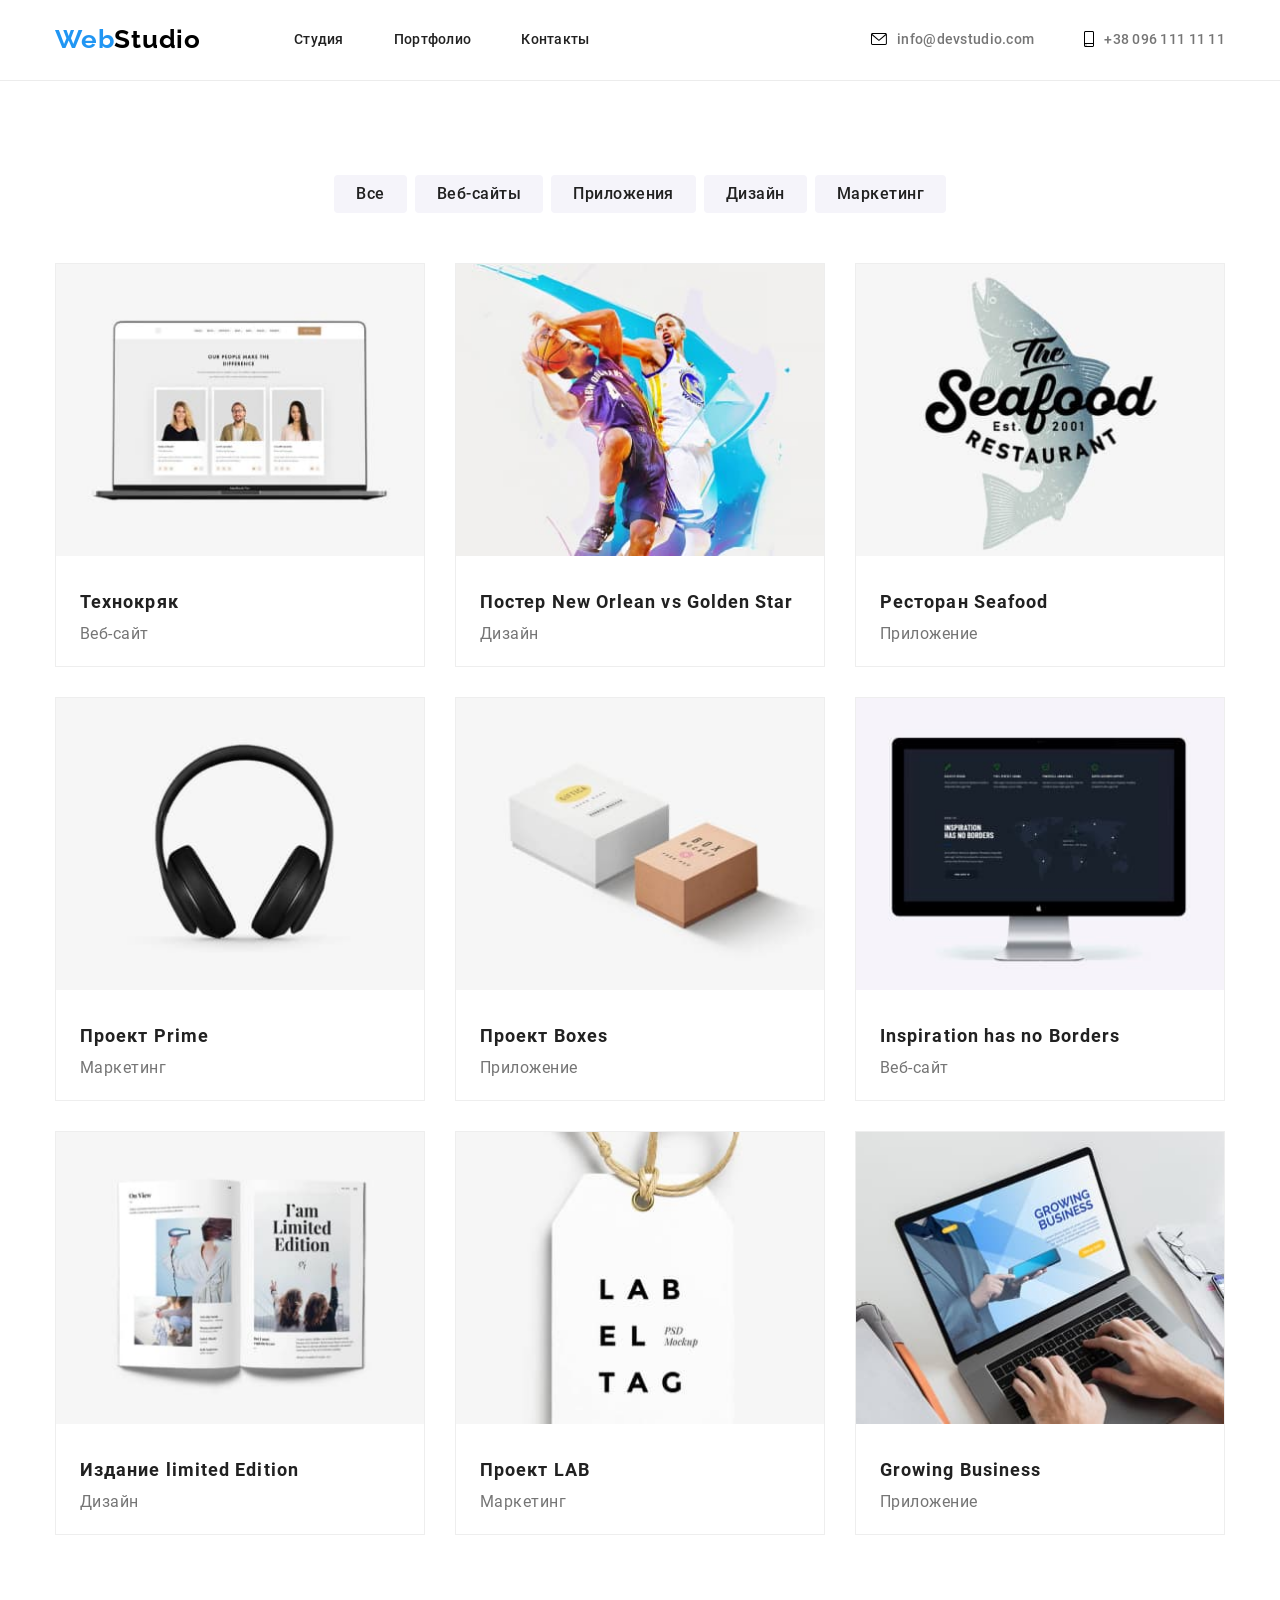
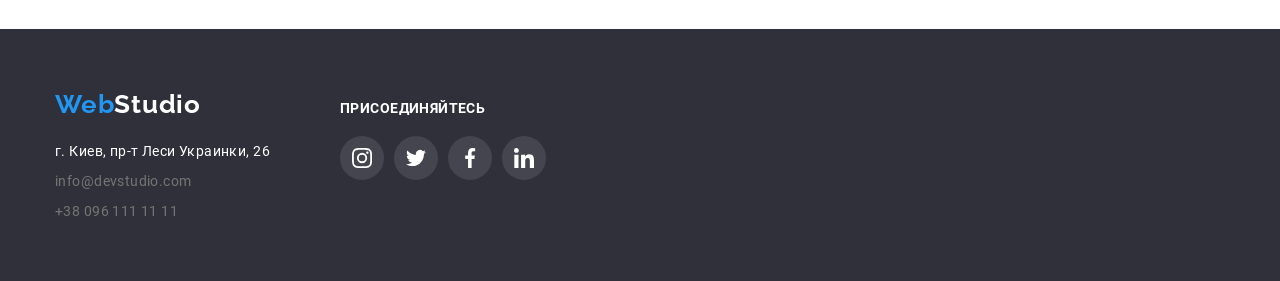
==== portfolio.html @ e5d59610 "создан репозиторий 5" ====
<!DOCTYPE html>
<html lang="ru">
<head>
    <meta charset="UTF-8">
    <meta name="viewport" content="width=device-width, initial-scale=1.0">
    <title>Портфолио</title>
    <link href="https://fonts.googleapis.com/css2?family=Raleway:wght@700&display=swap" rel="stylesheet">
    <link rel="stylesheet" href="https://cdnjs.cloudflare.com/ajax/libs/modern-normalize/1.0.0/modern-normalize.min.css" />
    <link rel="stylesheet" href="./css/styles.css">
</head>

<body>
<!-- шапка сайта -->

<header class="page-header">
    <div class="container header-container">
        <nav class="navigation">
            <a href="./index.html" class="logo"> Web<span class="logo-studio">Studio</span></a>
        
            <ul class="list site-nav">
                <li class="item"><a href="./index.html" class="link">Студия</a></li>
                <li class="item"><a href="./portfolio.html" class="link">Портфолио</a></li>
                <li class="item"><a href="#contacts" class="link">Контакты</a></li>
            </ul>
        </nav>
        
        <ul class="list auth-nav">
            <li class="item"><a href="mailto:info@devstudio.com" class="link link-mail">
                    <svg class="email-icon">
                        <use href="../images/icons/sprite.svg#icon-envelope"></use>
                    </svg>
                    info@devstudio.com</a></li>
            <li class="item"><a href="tel:+380961111111" class="link link-tell">
                    <svg class="tell-icon">
                        <use href="../images/icons/sprite.svg#icon-smartphone"></use>
                    </svg>
                    +38 096 111 11 11</a></li>
        </ul>        
    </div>
        
</header>

<main>
    <div class="progect-container">
        <div class="filtr">
            <ul class="list nav-progect">
                <li class="item"><button class="btn-filtr" type="button">Все</button></li>
                <li class="item"><button class="btn-filtr" type="button">Веб-сайты</button></li>
                <li class="item"><button class="btn-filtr" type="button">Приложения</button></li>
                <li class="item"><button class="btn-filtr" type="button">Дизайн</button></li>
                <li class="item"><button class="btn-filtr" type="button">Маркетинг</button></li>
            </ul>
        </div>
        
        <section>
            <h1 class="visually-hidden">Проекты</h1>
            <ul class="list progect-set">
                <li class="progect-item">
                    <a href="" class="link">
                        <img src="./images/portfolio/tehnokrak.jpg" alt="Технокряк" width="370">
                        <h2 class="projects">Технокряк</h2>
                        <p class="progect-position">Веб-сайт</p>
                    </a>
        
                </li>
                <li class="progect-item">
                    <a href="" class="link">
                        <img src="./images/portfolio/poster.jpg" alt="Постер" width="370">
                        <h2 class="projects">Постер New Orlean vs Golden Star</h2>
                        <p class="progect-position">Дизайн</p>
                    </a>
        
                </li>
                <li class="progect-item">
                    <a href="" class="link">
                        <img src="./images/portfolio/restoran.jpg" alt="Ресторан" width="370">
                        <h2 class="projects">Ресторан Seafood</h2>
                        <p class="progect-position">Приложение</p>
                    </a>
        
                </li>
                <li class="progect-item">
                    <a href="" class="link">
                        <img src="./images/portfolio/prime.jpg" alt="Проект Прайм" width="370">
                        <h2 class="projects">Проект Prime</h2>
                        <p class="progect-position">Маркетинг</p>
                    </a>
        
                </li>
                <li class="progect-item">
                    <a href="" class="link">
                        <img src="./images/portfolio/boxes.jpg" alt="проект боксес" width="370">
                        <h2 class="projects">Проект Boxes</h2>
                        <p class="progect-position">Приложение</p>
                    </a>
        
                </li>
                <li class="progect-item">
                    <a href="" class="link">
                        <img src="./images/portfolio/inspiration.jpg" alt="Инсперейшн" width="370">
                        <h2 class="projects">Inspiration has no Borders</h2>
                        <p class="progect-position">Веб-сайт</p>
                    </a>
        
                </li>
                <li class="progect-item">
                    <a href="" class="link">
                        <img src="./images/portfolio/izdanie.jpg" alt="Издание" width="370">
                        <h2 class="projects">Издание limited Edition</h2>
                        <p class="progect-position">Дизайн</p>
                    </a>
        
                </li>
                <li class="progect-item">
                    <a href="" class="link">
                        <img src="./images/portfolio/lab.jpg" alt="Проект Лаб" width="370" >
                        <h2 class="projects">Проект LAB</h2>
                        <p class="progect-position">Маркетинг</p>
                    </a>
        
                </li>
                <li class="progect-item">
                    <a href="" class="link">
                        <img src="./images/portfolio/business.jpg" alt="Растущий бизнес" width="370">
                        <h2 class="projects">Growing Business</h2>
                        <p class="progect-position">Приложение</p>
                    </a>
        
                </li>
            </ul>
        
        
        </section>

    </div>
    
</main>

<!--подвал страницы-->
<footer class="dark-bg"><div class="container">
    <div class="container-footer">
        <div>
            <a href="./index.html" class="logo"> Web<span class="logofooter-studio">Studio</span></a>
            <address id="contacts">
                <ul class="list addres">
                    <li class="addres-item"><a href="https://goo.gl/maps/w4ZzttCR3XMQxua66" class="link addres-style"
                            target="_blank" rel="noopener noreferer">г.
                            Киев, пр-т Леси Украинки, 26</a></li>
                    <li class="addres-item"><a href="mailto:info@devstudio.com"
                            class="link addres-contact">info@devstudio.com</a></li>
                    <li class="addres-item"><a href="tel:+380961111111" class="link addres-contact">+38 096 111 11
                            11</a></li>
                </ul>
            </address>
        </div>
        <div class="footer-social">
            <h3 class="details-title">Присоединяйтесь</h3>
            <ul class="list social-icons">
                <li class="social-icons-item">
                    <a class="social-icons-linkfooter" href="https://instagram.com/" target="_blank"
                        rel="noopener noreferer" aria-label="Instagram">
                        <svg class="social-icon-footer">
                            <use href="../images/icons/sprite.svg#icon-instagram"></use>
                        </svg>
                    </a>
                </li>
                <li class="social-icons-item">
                    <a class="social-icons-linkfooter" href="https://twitter.com/" target="_blank"
                        rel="noopener noreferer" aria-label="Instagram">
                        <svg class="social-icon-footer">
                            <use href="../images/icons/sprite.svg#icon-twitter"></use>
                        </svg>
                    </a>
                </li>
                <li class="social-icons-item">
                    <a class="social-icons-linkfooter" href="https://facebook.com/" target="_blank"
                        rel="noopener noreferer" aria-label="Instagram">
                        <svg class="social-icon-footer">
                            <use href="../images/icons/sprite.svg#icon-facebook"></use>
                        </svg>
                    </a>
                </li>
                <li class="social-icons-item">
                    <a class="social-icons-linkfooter" href="https://linkedin.com/" target="_blank"
                        rel="noopener noreferer" aria-label="Instagram">
                        <svg class="social-icon-footer">
                            <use href="../images/icons/sprite.svg#icon-linkedin"></use>
                        </svg>
                    </a>
                </li>
            </ul>

        </div>
    </div>
</div>
</footer>

</body>
</html>
---- css/styles.css ----
/* roboto-regular - latin_cyrillic */
@font-face {
  font-family: "Roboto";
  font-style: normal;
  font-weight: 400;
  src: url("../fonts/roboto/roboto-v20-latin_cyrillic-regular.eot"); /* IE9 Compat Modes */
  src: local("Roboto"), local("Roboto-Regular"),
    url("../fonts/roboto/roboto-v20-latin_cyrillic-regular.eot?#iefix")
      format("embedded-opentype"),
    /* IE6-IE8 */ url("../fonts/roboto/roboto-v20-latin_cyrillic-regular.woff2")
      format("woff2"),
    /* Super Modern Browsers */
      url("../fonts/roboto/roboto-v20-latin_cyrillic-regular.woff")
      format("woff"),
    /* Modern Browsers */
      url("../fonts/roboto/roboto-v20-latin_cyrillic-regular.ttf")
      format("truetype"),
    /* Safari, Android, iOS */
      url("../fonts/roboto/roboto-v20-latin_cyrillic-regular.svg#Roboto")
      format("svg"); /* Legacy iOS */
}
/* roboto-500 - latin_cyrillic */
@font-face {
  font-family: "Roboto";
  font-style: normal;
  font-weight: 500;
  src: url("../fonts/roboto/roboto-v20-latin_cyrillic-500.eot");
  src: local("Roboto Medium"), local("Roboto-Medium"),
    url("../fonts/roboto/roboto-v20-latin_cyrillic-500.eot?#iefix")
      format("embedded-opentype"),
    url("../fonts/roboto/roboto-v20-latin_cyrillic-500.woff2") format("woff2"),
    url("../fonts/roboto/roboto-v20-latin_cyrillic-500.woff") format("woff"),
    url("../fonts/roboto/roboto-v20-latin_cyrillic-500.ttf") format("truetype"),
    url("../fonts/roboto/roboto-v20-latin_cyrillic-500.svg#Roboto")
      format("svg");
}
/* roboto-700 - latin_cyrillic */
@font-face {
  font-family: "Roboto";
  font-style: normal;
  font-weight: 700;
  src: url("../fonts/roboto/roboto-v20-latin_cyrillic-700.eot"); /* IE9 Compat Modes */
  src: local("Roboto Bold"), local("Roboto-Bold"),
    url("../fonts/roboto/roboto-v20-latin_cyrillic-700.eot?#iefix")
      format("embedded-opentype"),
    /* IE6-IE8 */ url("../fonts/roboto/roboto-v20-latin_cyrillic-700.woff2")
      format("woff2"),
    /* Super Modern Browsers */
      url("../fonts/roboto/roboto-v20-latin_cyrillic-700.woff") format("woff"),
    /* Modern Browsers */
      url("../fonts/roboto/roboto-v20-latin_cyrillic-700.ttf")
      format("truetype"),
    /* Safari, Android, iOS */
      url("../fonts/roboto/roboto-v20-latin_cyrillic-700.svg#Roboto")
      format("svg"); /* Legacy iOS */
}
/* roboto-900 - latin_cyrillic */
@font-face {
  font-family: "Roboto";
  font-style: normal;
  font-weight: 900;
  src: url("../fonts/roboto/roboto-v20-latin_cyrillic-900.eot"); /* IE9 Compat Modes */
  src: local("Roboto Black"), local("Roboto-Black"),
    url("../fonts/roboto/roboto-v20-latin_cyrillic-900.eot?#iefix")
      format("embedded-opentype"),
    /* IE6-IE8 */ url("../fonts/roboto/roboto-v20-latin_cyrillic-900.woff2")
      format("woff2"),
    /* Super Modern Browsers */
      url("../fonts/roboto/roboto-v20-latin_cyrillic-900.woff") format("woff"),
    /* Modern Browsers */
      url("../fonts/roboto/roboto-v20-latin_cyrillic-900.ttf")
      format("truetype"),
    /* Safari, Android, iOS */
      url("../fonts/roboto/roboto-v20-latin_cyrillic-900.svg#Roboto")
      format("svg"); /* Legacy iOS */
}

:root {
  --main-text-cl: #757575;
  --accent-cl: #2196f3;
  --title-cl: #212121;
  --section-cl: #f5f4fa;
  --white-cl: #ffffff;
  --hero-cl: #2f303a;
  --footer-cl: #000000;
}

html {
  box-sizing: border-box;
}

body {
  font-family: "Roboto", sans-serif;
  font-size: 14px;
  line-height: 1.714;
  letter-spacing: 0.03em;
  color: var(--main-text-cl);
  margin: 0;
}

img {
  display: inline-block;
  max-width: 100%;
  height: auto;
}

*,
*::before,
*::after {
  box-sizing: inherit;
}

.visually-hidden {
  position: absolute !important;
  clip: rect(1px 1px 1px 1px);
  clip: rect(1px, 1px, 1px, 1px);
  padding: 0 !important;
  border: 0 !important;
  height: 1px !important;
  width: 1px !important;
  overflow: hidden;
}

.container {
  width: 1200px;
  padding-left: 15px;
  padding-right: 15px;
  margin-left: auto;
  margin-right: auto;
}

.progect-container {
  width: 1200px;
  padding-left: 15px;
  padding-right: 15px;
  margin-top: 94px;
  margin-bottom: 94px;
  margin-left: auto;
  margin-right: auto;
  /*  background-color: violet;*/
}

.list {
  list-style: none;
  padding: 0;
  margin: 0;
}

.page-header {
  padding-top: 24px;
  padding-bottom: 25px;
  border-bottom: 1px solid #ececec;
}
/*background-color: yellowgreen;*/

.header-container {
  display: flex;
  justify-content: flex-end;
  align-items: center;
}
.page-header .logo {
  margin-right: 93px;
}

.navigation {
  display: flex;
  align-items: center;
  margin-right: auto;
}

.logo {
  font-family: Raleway;
  font-style: normal;
  font-weight: 700;
  font-size: 26px;
  line-height: 1.192;
  letter-spacing: 0.03em;
  color: var(--accent-cl);
  text-decoration: none;
}

.logo-studio {
  color: black;
}

.logofooter-studio {
  color: white;
  margin-bottom: 20px;
  display: inline-block;
}

.link {
  color: inherit;
  text-decoration: none;
}
.link:hover,
.link:focus {
  color: var(--accent-cl);
}

.site-nav {
  display: inline-flex;
  width: 294px;
}
.site-nav .item:not(:last-child) {
  margin-right: 50px;
}

.site-nav .item {
  display: inline-block;
  color: var(--title-cl);
  font-weight: 500;
  font-size: 14px;
  line-height: 1.143;
  letter-spacing: 0.02em;
}
.auth-nav {
  display: flex;
  font-weight: 500;
  font-size: 14px;
  line-height: 1.143;
  letter-spacing: 0.02em;
  color: var(--main-text-cl);
  align-items: center;
}
.auth-nav .item:not(:last-child) {
  margin-right: 50px;
}
.email-icon {
  width: 16px;
  height: 12px;
  margin-right: 10px;
}
.tell-icon {
  width: 10px;
  height: 16px;
  margin-right: 10px;
}
.link-mail {
  display: flex;
  align-items: center;
}

.link-tell {
  display: flex;
  align-items: center;
}

.link-mail:hover .email-icon {
  fill: var(--accent-cl);
}
.link-tell:hover .tell-icon {
  fill: var(--accent-cl);
}
.nav-progect {
  display: inline-flex;
  min-width: 611px;
  height: 54px;
  padding-bottom: 16px;
}

.progect-set {
  display: flex;
  flex-wrap: wrap;
  justify-content: space-between;
  /*margin-left: -30px;
  margin-top: -30px;*/
}

.progect-item {
  /*margin-left: 30px;
  margin-top: 30px;
  flex-basis: calc(100% / 3 - 30px);*/
  width: 370px;
  height: 404px;
  background-color: var(--white-cl);
  border: 1px solid #eeeeee;
}
.progect-item:nth-child(-n + 6) {
  margin-bottom: 30px;
}
.progect-item:hover,
.progect-item:focus {
  box-shadow: 0px 1px 1px rgba(0, 0, 0, 0.12), 0px 4px 4px rgba(0, 0, 0, 0.06),
    1px 4px 6px rgba(0, 0, 0, 0.16);
}
.projects {
  font-weight: 700;
  font-size: 18px;
  line-height: 2;
  letter-spacing: 0.06em;
  color: var(--title-cl);
  margin-top: 20px;
  margin-bottom: 4px;
  padding-left: 24px;
}
.progect-position {
  font-weight: 400;
  font-size: 16px;
  line-height: 1.1875;
  letter-spacing: 0.03em;
  color: var(--main-text-cl);
  margin-top: 0;
  margin-bottom: 20px;
  padding-left: 24px;
}
.features {
  display: flex;
  justify-content: space-between;
  height: 251px;
}
.features-box {
  width: 270px;
}
.features-icon-box {
  display: flex;
  justify-content: center;
  align-items: center;
  background-color: var(--section-cl);
  height: 120px;
}
.features-icon {
  width: 70px;
  height: 70px;
}

.details-title {
  font-weight: 700;
  font-size: 14px;
  line-height: 1.1429;
  letter-spacing: 0.03em;
  text-transform: uppercase;
  color: var(--title-cl);
  margin-top: 30px;
  margin-bottom: 10px;
}
.features-p {
  margin-top: 0;
  margin-bottom: 0;
}

.special {
  padding-top: 86px;
  padding-bottom: 94px;
  /*background-color: violet;*/
}

.exerciser {
  padding-bottom: 94px;
  /*background-color: yellow;*/
}

.hero {
  height: 600px;
  text-align: center;
  background-color: var(--hero-cl);
}

.fon-hero {
  display: inline-flex;
  width: 1600px;
  height: 600px;
  background: linear-gradient(
      to right,
      rgba(47, 48, 58, 0.4),
      rgba(47, 48, 58, 0.4)
    ),
    url("../images/herofoto.jpg") no-repeat center;
}

.hero-title {
  font-family: inherit;
  font-weight: 900;
  font-size: 44px;
  line-height: 1.36;
  letter-spacing: 0.06em;
  text-transform: uppercase;
  color: var(--white-cl);
  margin-top: 0;
  margin-bottom: 30px;
}
.hero-content {
  max-width: 696px;
  margin-left: auto;
  margin-right: auto;
  padding-top: 200px;
  padding-bottom: 200px;
  text-align: center;
}
.btn {
  font-family: inherit;
  font-weight: 700;
  font-size: 16px;
  line-height: 1.875;
  letter-spacing: 0.06em;
  text-align: center;
  color: var(--white-cl);
  background-color: var(--accent-cl);
  display: inline-block;
  border-radius: 4px;
  padding: 10px 32px;
  min-width: 200px;
  height: 50px;
  border: 1px solid transparent;
  box-shadow: 0px 4px 4px rgba(0, 0, 0, 0.15);
}

.btn:hover,
.btn:focus {
  color: var(--accent-cl);
  background-color: var(--white-cl);
  /*cursor: pointer;*/
}

.section-title {
  font-family: inherit;
  font-weight: 700;
  font-size: 36px;
  line-height: 1.167;
  text-align: center;
  color: var(--title-cl);
  margin-top: 0;
  margin-bottom: 50px;
}

.filtr {
  display: flex;
  justify-content: center;
  margin-bottom: 34px;
}
.btn-filtr {
  font-family: inherit;
  font-weight: 500;
  font-size: 16px;
  line-height: 1.625;
  letter-spacing: 0.03em;
  text-align: center;
  color: var(--title-cl);
  background-color: var(--section-cl);
  display: inline-block;
  border-radius: 4px;
  padding: 6px 22px;
  min-width: 73px;
  height: 38px;
  border: none;
  cursor: pointer;
}
.nav-progect .item:not(:last-child) {
  margin-right: 8px;
}

.btn-filtr:hover,
.btn-filtr:focus {
  color: var(--white-cl);
  background-color: var(--accent-cl);
  box-shadow: 0px 3px 1px rgba(0, 0, 0, 0.1), 0px 1px 2px rgba(0, 0, 0, 0.08),
    0px 2px 2px rgba(0, 0, 0, 0.12);
}
.team-list {
  display: flex;
  flex-wrap: wrap;
  justify-content: space-between;
  /*margin-left: -30px;
  margin-top: -30px;*/
}
.team {
  width: 1600px;
  height: 708px;
  padding-top: 94px;
  padding-bottom: 94px;
  margin-left: auto;
  margin-right: auto;
}
.team-bg {
  background-color: var(--section-cl);
}
.item-title {
  font-weight: 500;
  font-size: 16px;
  line-height: 1.1875;
  letter-spacing: 0.03em;
  color: var(--title-cl);
  margin-top: 30px;
  margin-bottom: 10px;
}

.team-position {
  font-weight: 400;
  font-size: 16px;
  line-height: 1.1875;
  letter-spacing: 0.03em;
  color: var(--main-text-cl);
  margin-top: 0;
  margin-bottom: 16px;
}
.team-item {
  /*flex-basis: calc(100% / 4 - 30px);
  margin-left: 30px;
  margin-top: 30px;*/
  padding-bottom: 30px;
  text-align: center;
  background-color: var(--white-cl);
  max-height: 428px;
  box-shadow: 0px 1px 3px rgba(0, 0, 0, 0.12), 0px 1px 1px rgba(0, 0, 0, 0.14),
    0px 2px 1px rgba(0, 0, 0, 0.2);
  border-radius: 0px 0px 4px 4px;
}
.social-icons {
  display: flex;
  justify-content: center;
  min-width: 206px;
}
.social-icons-item:not(:last-child) {
  margin-right: 10px;
}
.social-icons-link {
  display: flex;
  height: 44px;
  width: 44px;
  justify-content: center;
  align-items: center;
  border-radius: 50%;
}

.social-icon-svg {
  width: 20px;
  height: 20px;
  fill: #afb1b8;
}
.social-icons-link:hover {
  background-color: var(--accent-cl);
}

/*ПРАВИЛЬНО ТАК: */
.social-icons-link:hover .social-icon-svg,
.social-icons-link:focus .social-icon-svg {
  fill: var(--white-cl);
}

.regular-customers {
  padding-top: 94px;
  padding-bottom: 94px;
}
.customer-list {
  display: flex;
  justify-content: space-between;
}
.customer-link {
  display: flex;
  width: 170px;
  height: 90px;
  align-items: center;
  justify-content: center;
  background-size: contain;
  background-position: center;
  background-repeat: no-repeat;
  border: 1px solid rgba(175, 177, 184, 1);
  border-radius: 4px;
}
.customer-icon {
  fill: #afb1b8;
}
.customer-link:hover .customer-icon {
  fill: var(--accent-cl);
}
.customer-link:hover {
  border-color: var(--accent-cl);
}

.addres {
  font-style: normal;
}
.addres-style {
  color: var(--white-cl);
}
.addres-contact {
  color: var(--white-cl) 0.6;
}
.addres-item:not(:last-child) {
  margin-bottom: 6px;
}

.dark-bg {
  height: 252px;
  background-color: var(--hero-cl);
  padding-top: 60px;
  padding-bottom: 60px;
}
.container-footer {
  display: inline-flex;
  align-items: baseline;
}

.footer-social {
  width: 206px;
  height: 80px;
  margin-left: 70px;
}
.footer-social .details-title {
  color: #ffffff;
  margin-top: 0;
  margin-bottom: 20px;
}

.social-icons-linkfooter {
  display: flex;
  height: 44px;
  width: 44px;
  justify-content: center;
  align-items: center;
  border-radius: 50%;
  background-color: rgba(255, 255, 255, 0.1);
}
.social-icon-footer {
  width: 20px;
  height: 20px;
  fill: var(--white-cl);
}
.social-icons-linkfooter:hover {
  background-color: var(--accent-cl);
}
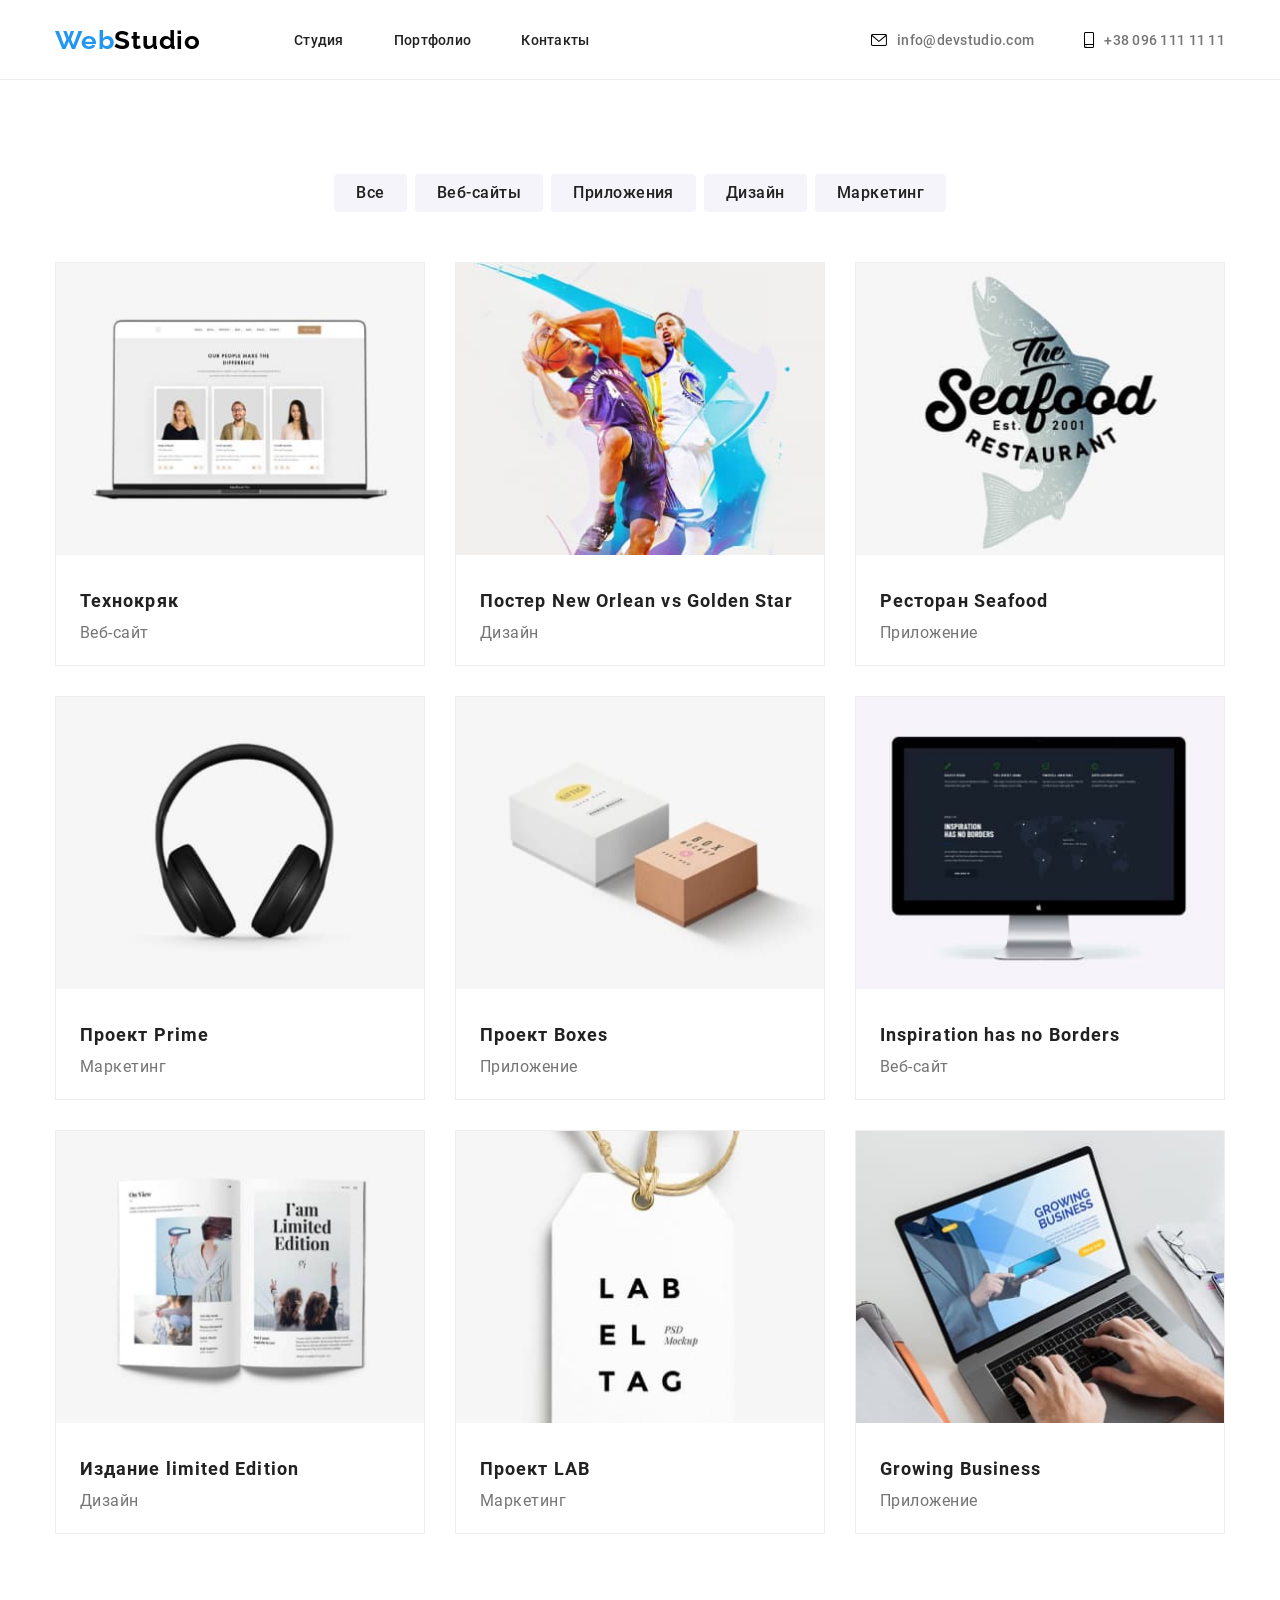
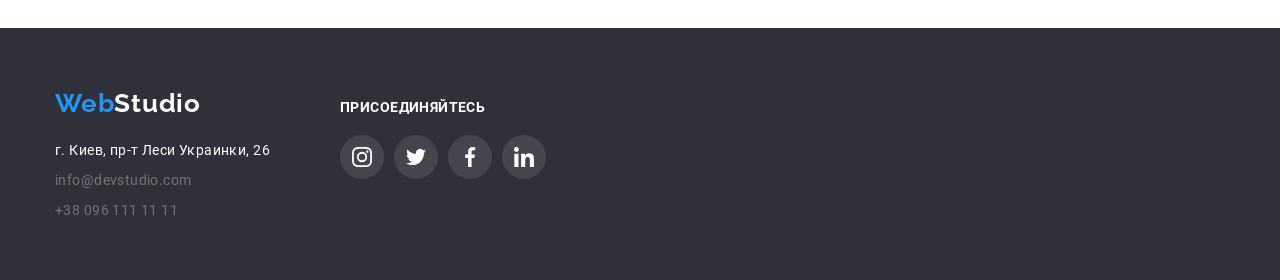
==== commit 408d76c2: "сделано подчеркивание ссылкам меню при ховере" ====
--- a/portfolio.html
+++ b/portfolio.html
@@ -18,21 +18,21 @@
             <a href="./index.html" class="logo"> Web<span class="logo-studio">Studio</span></a>
         
             <ul class="list site-nav">
-                <li class="item"><a href="./index.html" class="link">Студия</a></li>
-                <li class="item"><a href="./portfolio.html" class="link">Портфолио</a></li>
-                <li class="item"><a href="#contacts" class="link">Контакты</a></li>
+                <li class="item"><a href="./index.html" class="link current">Студия</a></li>
+                <li class="item"><a href="./portfolio.html" class="link current">Портфолио</a></li>
+                <li class="item"><a href="#contacts" class="link current">Контакты</a></li>
             </ul>
         </nav>
         
         <ul class="list auth-nav">
             <li class="item"><a href="mailto:info@devstudio.com" class="link link-mail">
                     <svg class="email-icon">
-                        <use href="../images/icons/sprite.svg#icon-envelope"></use>
+                        <use href="./images/icons/sprite.svg#icon-envelope"></use>
                     </svg>
                     info@devstudio.com</a></li>
             <li class="item"><a href="tel:+380961111111" class="link link-tell">
                     <svg class="tell-icon">
-                        <use href="../images/icons/sprite.svg#icon-smartphone"></use>
+                        <use href="./images/icons/sprite.svg#icon-smartphone"></use>
                     </svg>
                     +38 096 111 11 11</a></li>
         </ul>        
@@ -57,7 +57,12 @@
             <ul class="list progect-set">
                 <li class="progect-item">
                     <a href="" class="link">
-                        <img src="./images/portfolio/tehnokrak.jpg" alt="Технокряк" width="370">
+                        <div>
+                            <img src="./images/portfolio/tehnokrak.jpg" alt="Технокряк" width="370">
+                            <div>
+                                <p></p>
+                            </div>
+                        </div>
                         <h2 class="projects">Технокряк</h2>
                         <p class="progect-position">Веб-сайт</p>
                     </a>
@@ -160,7 +165,7 @@
                     <a class="social-icons-linkfooter" href="https://instagram.com/" target="_blank"
                         rel="noopener noreferer" aria-label="Instagram">
                         <svg class="social-icon-footer">
-                            <use href="../images/icons/sprite.svg#icon-instagram"></use>
+                            <use href="./images/icons/sprite.svg#icon-instagram"></use>
                         </svg>
                     </a>
                 </li>
@@ -168,7 +173,7 @@
                     <a class="social-icons-linkfooter" href="https://twitter.com/" target="_blank"
                         rel="noopener noreferer" aria-label="Instagram">
                         <svg class="social-icon-footer">
-                            <use href="../images/icons/sprite.svg#icon-twitter"></use>
+                            <use href="./images/icons/sprite.svg#icon-twitter"></use>
                         </svg>
                     </a>
                 </li>
@@ -176,7 +181,7 @@
                     <a class="social-icons-linkfooter" href="https://facebook.com/" target="_blank"
                         rel="noopener noreferer" aria-label="Instagram">
                         <svg class="social-icon-footer">
-                            <use href="../images/icons/sprite.svg#icon-facebook"></use>
+                            <use href="./images/icons/sprite.svg#icon-facebook"></use>
                         </svg>
                     </a>
                 </li>
@@ -184,7 +189,7 @@
                     <a class="social-icons-linkfooter" href="https://linkedin.com/" target="_blank"
                         rel="noopener noreferer" aria-label="Instagram">
                         <svg class="social-icon-footer">
-                            <use href="../images/icons/sprite.svg#icon-linkedin"></use>
+                            <use href="./images/icons/sprite.svg#icon-linkedin"></use>
                         </svg>
                     </a>
                 </li>
--- a/css/styles.css
+++ b/css/styles.css
@@ -147,8 +147,7 @@
 }
 
 .page-header {
-  padding-top: 24px;
-  padding-bottom: 25px;
+  height: 80px;
   border-bottom: 1px solid #ececec;
 }
 /*background-color: yellowgreen;*/
@@ -198,6 +197,28 @@
   color: var(--accent-cl);
 }
 
+.link.current {
+  position: relative;
+  display: block;
+  padding-top: 32px;
+  padding-bottom: 32px;
+}
+.link.current::after {
+  content: "";
+  position: absolute;
+  left: 0;
+  bottom: 0;
+  width: 100%;
+  height: 4px;
+  background: var(--accent-cl);
+  border-radius: 2px;
+  margin: 0;
+  opacity: 0;
+}
+.link.current:hover:after,
+.link.current:focus:after {
+  opacity: 1;
+}
 .site-nav {
   display: inline-flex;
   width: 294px;
@@ -222,6 +243,8 @@
   letter-spacing: 0.02em;
   color: var(--main-text-cl);
   align-items: center;
+  margin-top: 32px;
+  margin-bottom: 32px;
 }
 .auth-nav .item:not(:last-child) {
   margin-right: 50px;
@@ -246,10 +269,12 @@
   align-items: center;
 }
 
-.link-mail:hover .email-icon {
+.link-mail:hover,
+.link-mail:focus .email-icon {
   fill: var(--accent-cl);
 }
-.link-tell:hover .tell-icon {
+.link-tell:hover,
+.link-tell:focus .tell-icon {
   fill: var(--accent-cl);
 }
 .nav-progect {
@@ -263,14 +288,9 @@
   display: flex;
   flex-wrap: wrap;
   justify-content: space-between;
-  /*margin-left: -30px;
-  margin-top: -30px;*/
 }
 
 .progect-item {
-  /*margin-left: 30px;
-  margin-top: 30px;
-  flex-basis: calc(100% / 3 - 30px);*/
   width: 370px;
   height: 404px;
   background-color: var(--white-cl);
@@ -344,12 +364,37 @@
   padding-bottom: 94px;
   /*background-color: violet;*/
 }
-
 .exerciser {
   padding-bottom: 94px;
   /*background-color: yellow;*/
 }
-
+.exerciser-list {
+  display: flex;
+  justify-content: space-between;
+  height: 294px;
+}
+.thumb {
+  position: relative;
+}
+.thumb > .label {
+  position: absolute;
+  left: 0;
+  bottom: 0;
+  margin: 0;
+  padding: 27px 82px;
+  background: rgba(47, 48, 58, 0.8);
+
+  width: 370px;
+  height: 70px;
+  font-weight: 700;
+  font-size: 14px;
+  line-height: 1.143;
+  text-align: center;
+  letter-spacing: 0.03em;
+  text-transform: uppercase;
+
+  color: var(--white-cl);
+}
 .hero {
   height: 600px;
   text-align: center;
@@ -460,8 +505,6 @@
   display: flex;
   flex-wrap: wrap;
   justify-content: space-between;
-  /*margin-left: -30px;
-  margin-top: -30px;*/
 }
 .team {
   width: 1600px;
@@ -494,9 +537,6 @@
   margin-bottom: 16px;
 }
 .team-item {
-  /*flex-basis: calc(100% / 4 - 30px);
-  margin-left: 30px;
-  margin-top: 30px;*/
   padding-bottom: 30px;
   text-align: center;
   background-color: var(--white-cl);
@@ -527,7 +567,8 @@
   height: 20px;
   fill: #afb1b8;
 }
-.social-icons-link:hover {
+.social-icons-link:hover,
+.social-icons-link:focus {
   background-color: var(--accent-cl);
 }
 
@@ -560,10 +601,12 @@
 .customer-icon {
   fill: #afb1b8;
 }
-.customer-link:hover .customer-icon {
+.customer-link:hover .customer-icon,
+.customer-link:focus .customer-icon {
   fill: var(--accent-cl);
 }
-.customer-link:hover {
+.customer-link:hover,
+.customer-link:focus {
   border-color: var(--accent-cl);
 }
 
@@ -616,6 +659,7 @@
   height: 20px;
   fill: var(--white-cl);
 }
-.social-icons-linkfooter:hover {
+.social-icons-linkfooter:hover,
+.social-icons-linkfooter:focus {
   background-color: var(--accent-cl);
 }
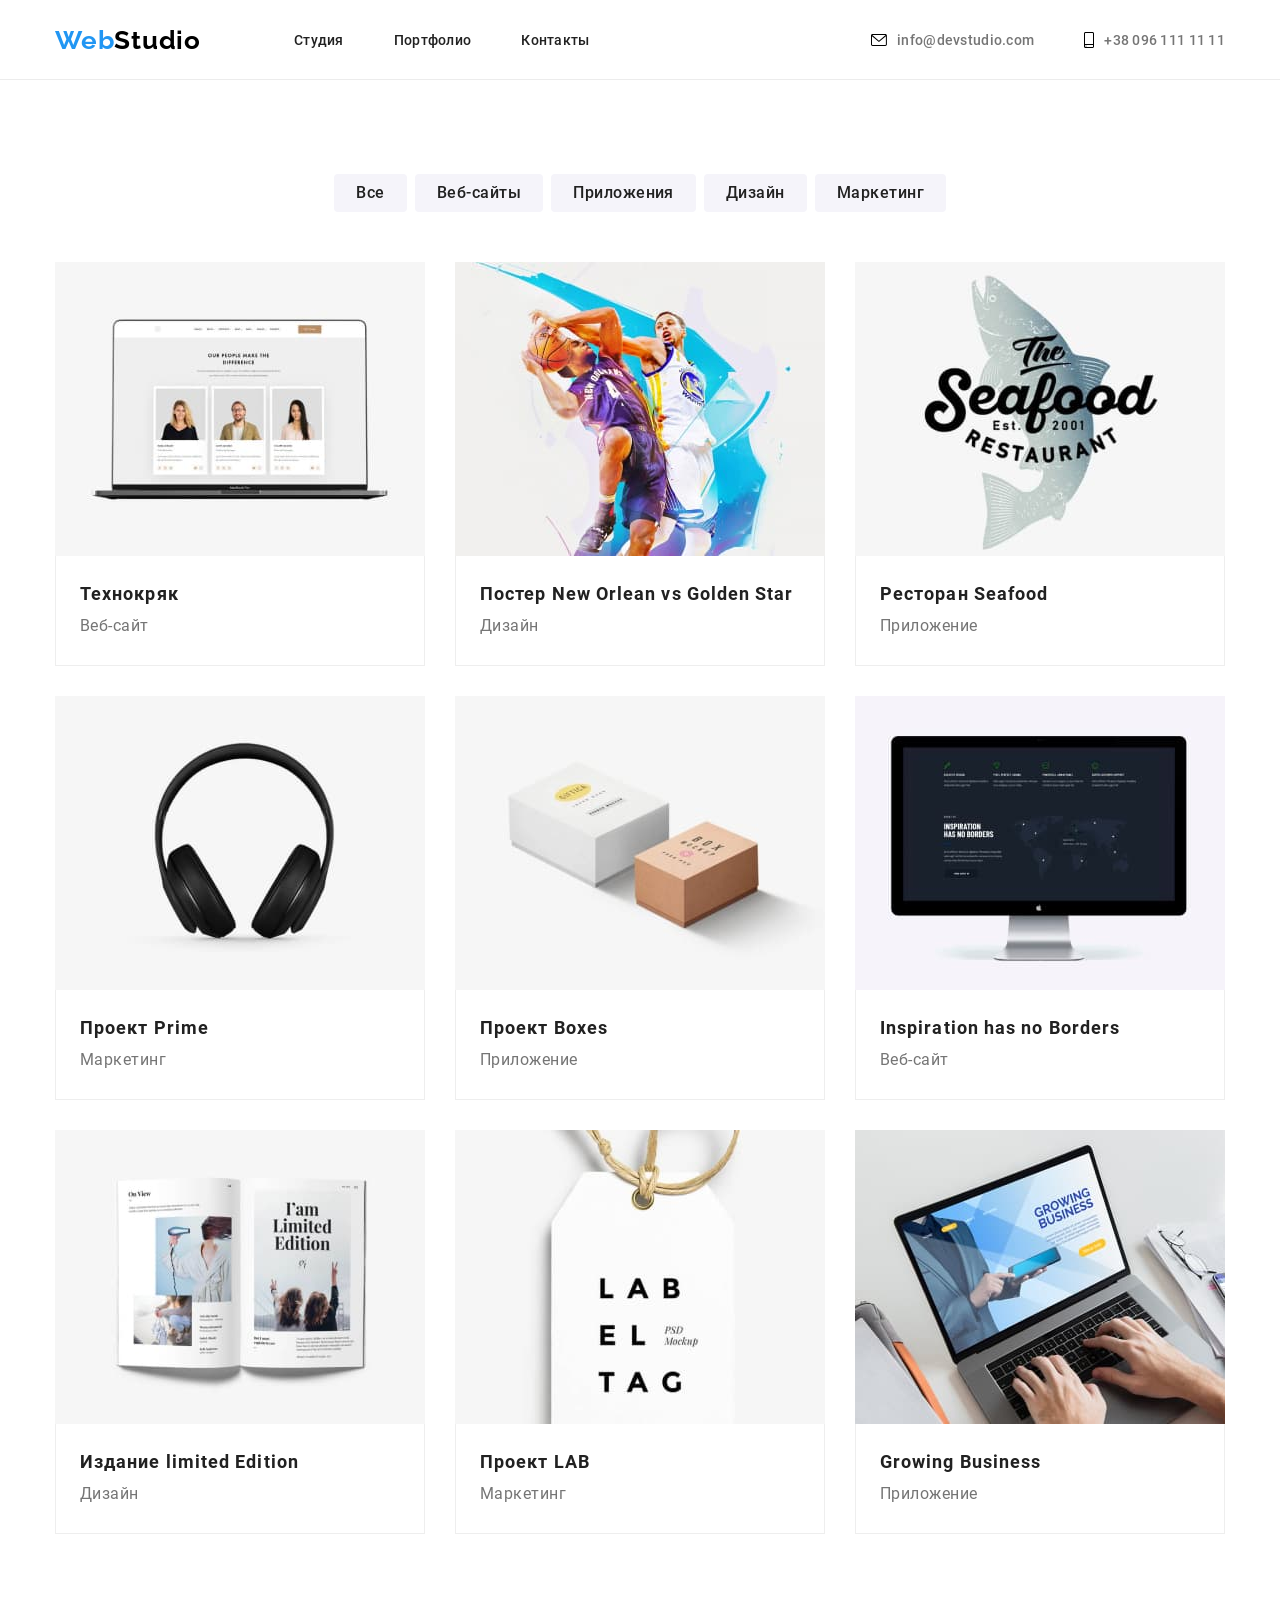
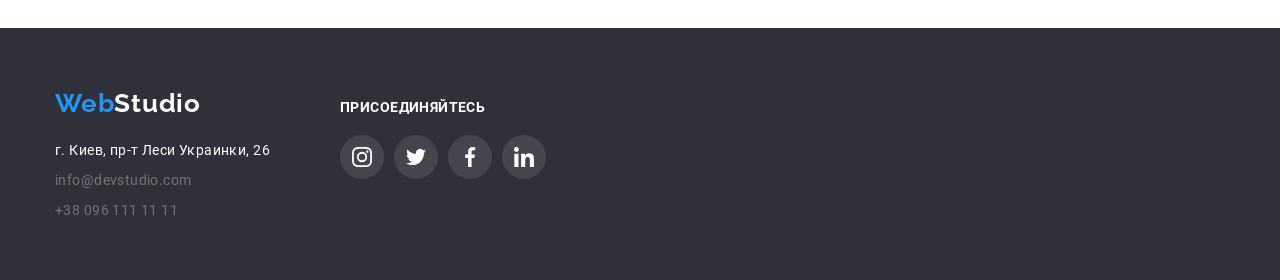
==== commit 04daacae: "для эффектов ховера и фокуса сделаны переходы.  В секции Портфолио, синий оверлей с текстом для эффе" ====
--- a/portfolio.html
+++ b/portfolio.html
@@ -56,79 +56,128 @@
             <h1 class="visually-hidden">Проекты</h1>
             <ul class="list progect-set">
                 <li class="progect-item">
-                    <a href="" class="link">
-                        <div>
-                            <img src="./images/portfolio/tehnokrak.jpg" alt="Технокряк" width="370">
-                            <div>
-                                <p></p>
-                            </div>
-                        </div>
-                        <h2 class="projects">Технокряк</h2>
-                        <p class="progect-position">Веб-сайт</p>
-                    </a>
-        
-                </li>
-                <li class="progect-item">
-                    <a href="" class="link">
-                        <img src="./images/portfolio/poster.jpg" alt="Постер" width="370">
-                        <h2 class="projects">Постер New Orlean vs Golden Star</h2>
-                        <p class="progect-position">Дизайн</p>
-                    </a>
-        
-                </li>
-                <li class="progect-item">
-                    <a href="" class="link">
-                        <img src="./images/portfolio/restoran.jpg" alt="Ресторан" width="370">
-                        <h2 class="projects">Ресторан Seafood</h2>
-                        <p class="progect-position">Приложение</p>
-                    </a>
-        
-                </li>
-                <li class="progect-item">
-                    <a href="" class="link">
-                        <img src="./images/portfolio/prime.jpg" alt="Проект Прайм" width="370">
-                        <h2 class="projects">Проект Prime</h2>
-                        <p class="progect-position">Маркетинг</p>
-                    </a>
-        
-                </li>
-                <li class="progect-item">
-                    <a href="" class="link">
-                        <img src="./images/portfolio/boxes.jpg" alt="проект боксес" width="370">
-                        <h2 class="projects">Проект Boxes</h2>
-                        <p class="progect-position">Приложение</p>
-                    </a>
-        
-                </li>
-                <li class="progect-item">
-                    <a href="" class="link">
-                        <img src="./images/portfolio/inspiration.jpg" alt="Инсперейшн" width="370">
-                        <h2 class="projects">Inspiration has no Borders</h2>
-                        <p class="progect-position">Веб-сайт</p>
-                    </a>
-        
-                </li>
-                <li class="progect-item">
-                    <a href="" class="link">
-                        <img src="./images/portfolio/izdanie.jpg" alt="Издание" width="370">
-                        <h2 class="projects">Издание limited Edition</h2>
-                        <p class="progect-position">Дизайн</p>
-                    </a>
-        
-                </li>
-                <li class="progect-item">
-                    <a href="" class="link">
-                        <img src="./images/portfolio/lab.jpg" alt="Проект Лаб" width="370" >
-                        <h2 class="projects">Проект LAB</h2>
-                        <p class="progect-position">Маркетинг</p>
-                    </a>
-        
-                </li>
-                <li class="progect-item">
-                    <a href="" class="link">
-                        <img src="./images/portfolio/business.jpg" alt="Растущий бизнес" width="370">
-                        <h2 class="projects">Growing Business</h2>
-                        <p class="progect-position">Приложение</p>
+                    <a href="" class="link progect-link">
+                        <div class="thumb-progect">
+                            <img src="./images/portfolio/tehnokrak.jpg" alt="Технокряк" width="370" height="294">
+                            <p class="progect-p">Технокряк это современная площадка распространения коронавируса. Компании используют эту платформу для цифрового
+                            шпионажа и атак на защищённые сервера конкурентов.</p>                                
+                        </div>
+                        <div class="progect-content">
+                            <h2 class="projects">Технокряк</h2>
+                            <p class="progect-position">Веб-сайт</p>
+                        </div>
+                    </a>
+        
+                </li>
+                <li class="progect-item">
+                    <a href="" class="link progect-link">
+                        <div class="thumb-progect">
+                          <img src="./images/portfolio/poster.jpg" alt="Постер" width="370">
+                          <p class="progect-p">Технокряк это современная площадка распространения коронавируса. Компании используют эту платформу
+                            для цифрового шпионажа и атак на защищённые сервера конкурентов.</p>
+                        </div>
+                        <div class="progect-content">
+                         <h2 class="projects">Постер New Orlean vs Golden Star</h2>
+                         <p class="progect-position">Дизайн</p>
+                        </div>
+                    </a>
+        
+                </li>
+                <li class="progect-item">
+                    <a href="" class="link progect-link">
+                        <div class="thumb-progect">
+                          <img src="./images/portfolio/restoran.jpg" alt="Ресторан" width="370">
+                          <p class="progect-p">Технокряк это современная площадка распространения коронавируса. Компании используют эту платформу
+                            для цифрового шпионажа и атак на защищённые сервера конкурентов.</p>
+                        </div>
+                        <div class="progect-content">
+                         <h2 class="projects">Ресторан Seafood</h2>
+                         <p class="progect-position">Приложение</p>
+                        </div>
+                    </a>
+        
+                </li>
+                <li class="progect-item">
+                    <a href="" class="link progect-link">
+                        <div class="thumb-progect">
+                          <img src="./images/portfolio/prime.jpg" alt="Проект Прайм" width="370">
+                          <p class="progect-p">Технокряк это современная площадка распространения коронавируса. Компании используют эту платформу
+                            для цифрового шпионажа и атак на защищённые сервера конкурентов.</p>
+                        </div>
+                        <div class="progect-content">
+                         <h2 class="projects">Проект Prime</h2>
+                         <p class="progect-position">Маркетинг</p>
+                        </div>
+                    </a>
+        
+                </li>
+                <li class="progect-item">
+                    <a href="" class="link progect-link">
+                        <div class="thumb-progect">
+                          <img src="./images/portfolio/boxes.jpg" alt="проект боксес" width="370">
+                          <p class="progect-p">Технокряк это современная площадка распространения коронавируса. Компании используют эту платформу
+                            для цифрового шпионажа и атак на защищённые сервера конкурентов.</p>
+                        </div>
+                        <div class="progect-content">   
+                         <h2 class="projects">Проект Boxes</h2>
+                         <p class="progect-position">Приложение</p>
+                        </div>
+                    </a>
+        
+                </li>
+                <li class="progect-item">
+                    <a href="" class="link progect-link">
+                        <div class="thumb-progect">
+                          <img src="./images/portfolio/inspiration.jpg" alt="Инсперейшн" width="370">
+                          <p class="progect-p">Технокряк это современная площадка распространения коронавируса. Компании используют эту платформу
+                            для цифрового шпионажа и атак на защищённые сервера конкурентов.</p>
+                        </div>
+                        <div class="progect-content">
+                         <h2 class="projects">Inspiration has no Borders</h2>
+                         <p class="progect-position">Веб-сайт</p>
+                        </div>
+                    </a>
+        
+                </li>
+                <li class="progect-item">
+                    <a href="" class="link progect-link">
+                        <div class="thumb-progect">
+                          <img src="./images/portfolio/izdanie.jpg" alt="Издание" width="370">
+                          <p class="progect-p">Технокряк это современная площадка распространения коронавируса. Компании используют эту платформу
+                            для цифрового шпионажа и атак на защищённые сервера конкурентов.</p>
+                        </div>
+                        <div class="progect-content">
+                         <h2 class="projects">Издание limited Edition</h2>
+                         <p class="progect-position">Дизайн</p>
+                        </div>
+                    </a>
+        
+                </li>
+                <li class="progect-item">
+                    <a href="" class="link progect-link">
+                        <div class="thumb-progect">
+                          <img src="./images/portfolio/lab.jpg" alt="Проект Лаб" width="370" >
+                          <p class="progect-p">Технокряк это современная площадка распространения коронавируса. Компании используют эту платформу
+                            для цифрового шпионажа и атак на защищённые сервера конкурентов.</p>
+                        </div>
+                        <div class="progect-content">
+                         <h2 class="projects">Проект LAB</h2>
+                         <p class="progect-position">Маркетинг</p>
+                        </div>
+                    </a>
+        
+                </li>
+                <li class="progect-item">
+                    <a href="" class="link progect-link">
+                        <div class="thumb-progect">
+                          <img src="./images/portfolio/business.jpg" alt="Растущий бизнес" width="370">
+                          <p class="progect-p">Технокряк это современная площадка распространения коронавируса. Компании используют эту платформу
+                            для цифрового шпионажа и атак на защищённые сервера конкурентов.</p>
+                        </div>
+                        <div class="progect-content">
+                         <h2 class="projects">Growing Business</h2>
+                         <p class="progect-position">Приложение</p>
+                        </div>
                     </a>
         
                 </li>
--- a/css/styles.css
+++ b/css/styles.css
@@ -99,7 +99,7 @@
 }
 
 img {
-  display: inline-block;
+  display: block;
   max-width: 100%;
   height: auto;
 }
@@ -191,6 +191,9 @@
 .link {
   color: inherit;
   text-decoration: none;
+  transition-timing-function: cubic-bezier(0.4, 0, 0.2, 1);
+  transition-property: color;
+  transition-duration: 250ms;
 }
 .link:hover,
 .link:focus {
@@ -214,6 +217,10 @@
   border-radius: 2px;
   margin: 0;
   opacity: 0;
+  transition-timing-function: cubic-bezier(0.4, 0, 0.2, 1);
+  transition-property: opacity;
+  transition-duration: 250ms;
+}
 }
 .link.current:hover:after,
 .link.current:focus:after {
@@ -262,11 +269,18 @@
 .link-mail {
   display: flex;
   align-items: center;
-}
+  transition-timing-function: cubic-bezier(0.4, 0, 0.2, 1);
+  transition-property: fill;
+  transition-duration: 250ms;
+}
+
 
 .link-tell {
   display: flex;
   align-items: center;
+  transition-timing-function: cubic-bezier(0.4, 0, 0.2, 1);
+  transition-property: fill;
+  transition-duration: 250ms;
 }
 
 .link-mail:hover,
@@ -291,10 +305,12 @@
 }
 
 .progect-item {
-  width: 370px;
+  min-width: 370px;
   height: 404px;
   background-color: var(--white-cl);
-  border: 1px solid #eeeeee;
+  transition-timing-function: cubic-bezier(0.4, 0, 0.2, 1);
+  transition-property: box-shadow;
+  transition-duration: 250ms;
 }
 .progect-item:nth-child(-n + 6) {
   margin-bottom: 30px;
@@ -303,6 +319,18 @@
 .progect-item:focus {
   box-shadow: 0px 1px 1px rgba(0, 0, 0, 0.12), 0px 4px 4px rgba(0, 0, 0, 0.06),
     1px 4px 6px rgba(0, 0, 0, 0.16);
+}
+.progect-content {
+  width: 370px;
+  height: 110px;
+  padding-left: 24px;
+  padding-right: 24px;
+  padding-top: 20px;
+  padding-bottom: 20px;
+  margin: 0;
+  border-left: 1px solid #eeeeee;
+  border-right: 1px solid #eeeeee;
+  border-bottom: 1px solid #eeeeee;
 }
 .projects {
   font-weight: 700;
@@ -310,9 +338,8 @@
   line-height: 2;
   letter-spacing: 0.06em;
   color: var(--title-cl);
-  margin-top: 20px;
+  margin-top: 0px;
   margin-bottom: 4px;
-  padding-left: 24px;
 }
 .progect-position {
   font-weight: 400;
@@ -321,8 +348,37 @@
   letter-spacing: 0.03em;
   color: var(--main-text-cl);
   margin-top: 0;
-  margin-bottom: 20px;
-  padding-left: 24px;
+  margin-bottom: 0px;
+}
+
+.thumb-progect {
+  position: relative;
+  overflow: hidden;
+}
+
+.progect-p {
+  position: absolute;
+  left: 0;
+  top: 100%;
+  margin: 0;
+  width: 100%;
+  height: 294px;
+  font-weight: 400;
+  font-size: 18px;
+  line-height: 1.556;
+  letter-spacing: 0.03em;
+  color: var(--white-cl);
+  padding: 63px 24px;
+  opacity: 0;
+  transition-timing-function: cubic-bezier(0.4, 0, 0.2, 1);
+  transition-property: background-color, transform, opacity;
+  transition-duration: 250ms;
+}
+.progect-link:hover .progect-p,
+.progect-link:focus .progect-p {
+  opacity: 1;
+  background-color: rgba(33, 150, 243, 0.9);
+  transform: translateY(-100%);
 }
 .features {
   display: flex;
@@ -448,6 +504,9 @@
   height: 50px;
   border: 1px solid transparent;
   box-shadow: 0px 4px 4px rgba(0, 0, 0, 0.15);
+  transition-timing-function: cubic-bezier(0.4, 0, 0.2, 1);
+  transition-property: color, background-color;
+  transition-duration: 250ms;
 }
 
 .btn:hover,
@@ -489,6 +548,9 @@
   height: 38px;
   border: none;
   cursor: pointer;
+  transition-timing-function: cubic-bezier(0.4, 0, 0.2, 1);
+  transition-property: color, background-color, box-shadow;
+  transition-duration: 250ms;
 }
 .nav-progect .item:not(:last-child) {
   margin-right: 8px;
@@ -560,12 +622,18 @@
   justify-content: center;
   align-items: center;
   border-radius: 50%;
+  transition-timing-function: cubic-bezier(0.4, 0, 0.2, 1);
+  transition-property: background-color;
+  transition-duration: 250ms;
 }
 
 .social-icon-svg {
   width: 20px;
   height: 20px;
   fill: #afb1b8;
+  transition-timing-function: cubic-bezier(0.4, 0, 0.2, 1);
+  transition-property: fill;
+  transition-duration: 250ms;
 }
 .social-icons-link:hover,
 .social-icons-link:focus {
@@ -597,9 +665,15 @@
   background-repeat: no-repeat;
   border: 1px solid rgba(175, 177, 184, 1);
   border-radius: 4px;
+  transition-timing-function: cubic-bezier(0.4, 0, 0.2, 1);
+  transition-property: border-color;
+  transition-duration: 250ms;
 }
 .customer-icon {
   fill: #afb1b8;
+  transition-timing-function: cubic-bezier(0.4, 0, 0.2, 1);
+  transition-property: fill;
+  transition-duration: 250ms;
 }
 .customer-link:hover .customer-icon,
 .customer-link:focus .customer-icon {
@@ -653,6 +727,9 @@
   align-items: center;
   border-radius: 50%;
   background-color: rgba(255, 255, 255, 0.1);
+  transition-timing-function: cubic-bezier(0.4, 0, 0.2, 1);
+  transition-property: background-color;
+  transition-duration: 250ms;
 }
 .social-icon-footer {
   width: 20px;
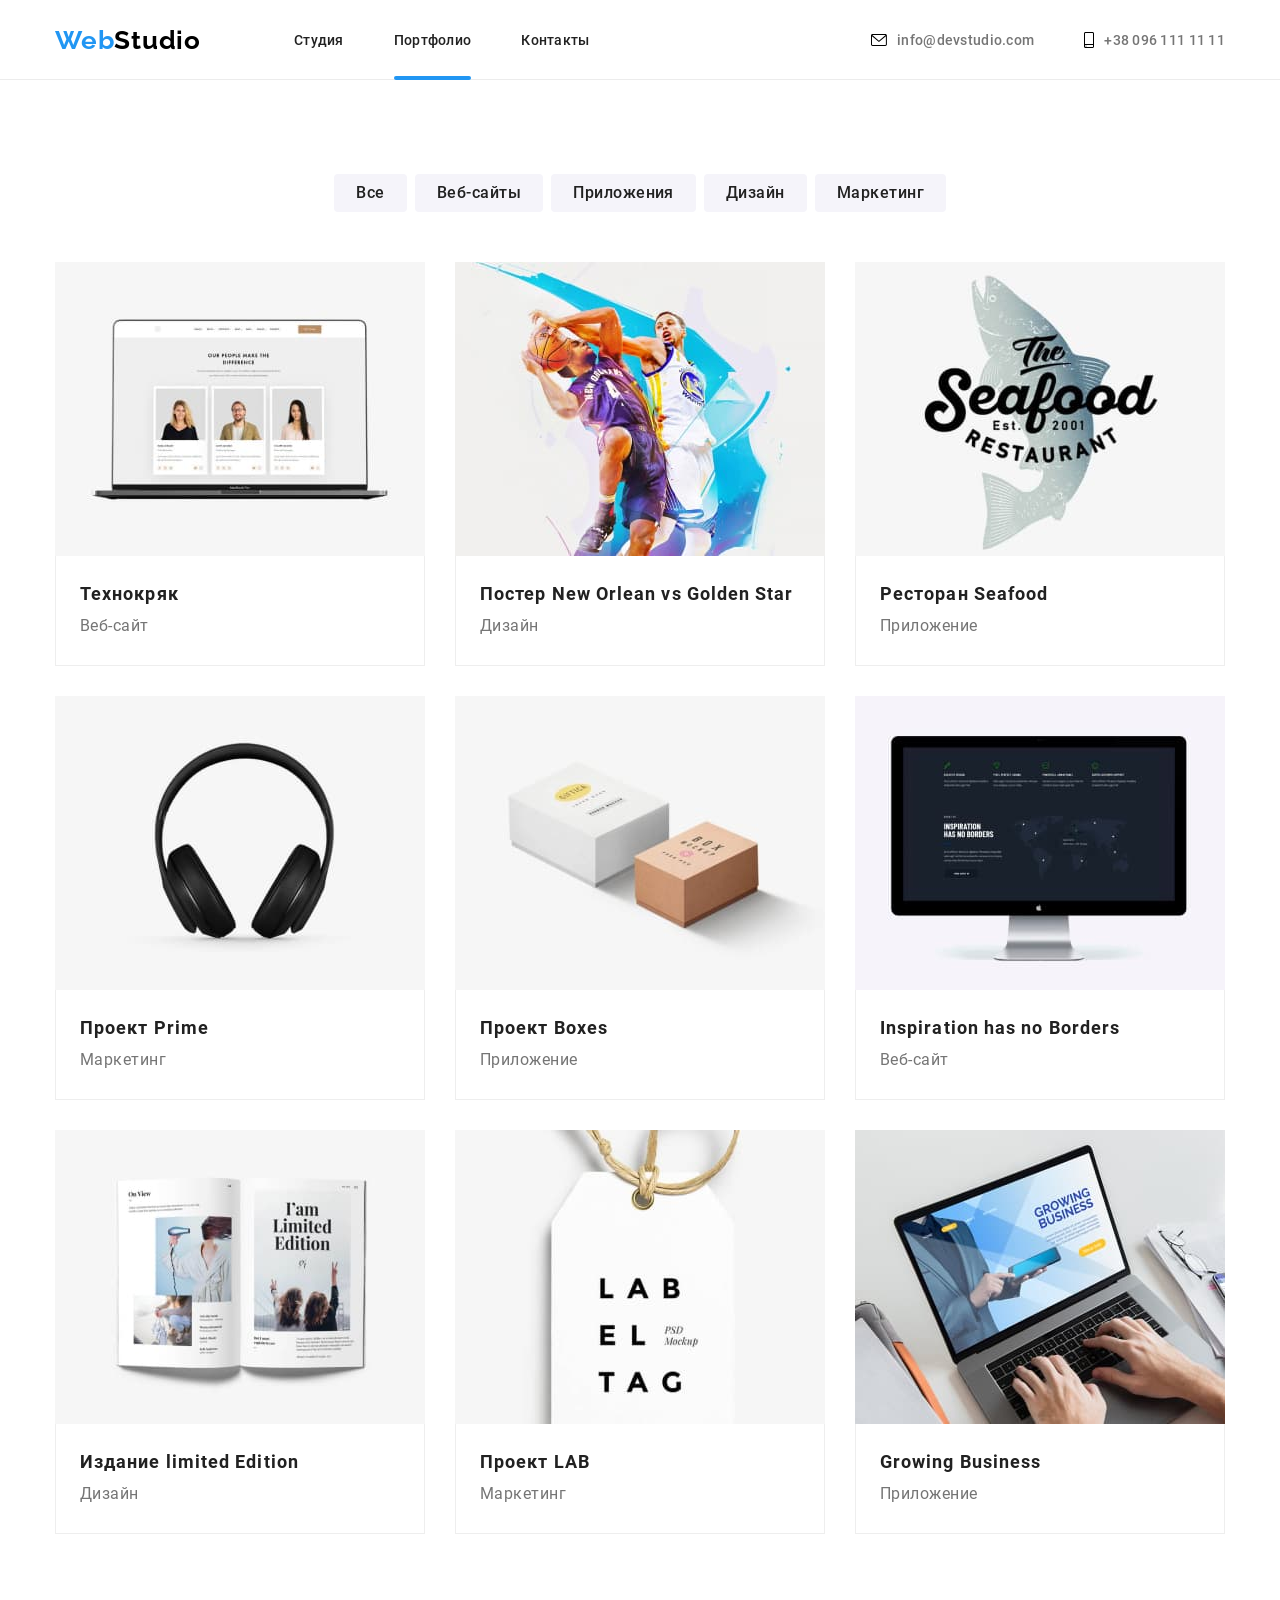
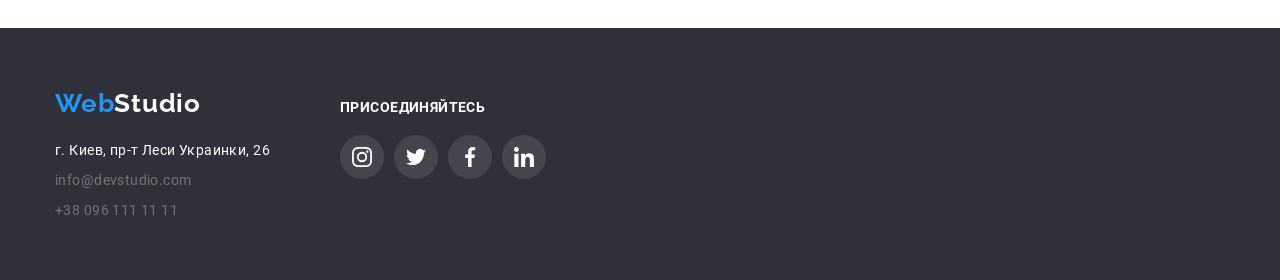
==== commit 4b58960b: "подчеркивание текущей страице" ====
--- a/portfolio.html
+++ b/portfolio.html
@@ -18,9 +18,9 @@
             <a href="./index.html" class="logo"> Web<span class="logo-studio">Studio</span></a>
         
             <ul class="list site-nav">
-                <li class="item"><a href="./index.html" class="link current">Студия</a></li>
+                <li class="item"><a href="./index.html" class="link">Студия</a></li>
                 <li class="item"><a href="./portfolio.html" class="link current">Портфолио</a></li>
-                <li class="item"><a href="#contacts" class="link current">Контакты</a></li>
+                <li class="item"><a href="#contacts" class="link">Контакты</a></li>
             </ul>
         </nav>
         
--- a/css/styles.css
+++ b/css/styles.css
@@ -83,6 +83,8 @@
   --white-cl: #ffffff;
   --hero-cl: #2f303a;
   --footer-cl: #000000;
+  --timing-function: cubic-bezier(0.4, 0, 0.2, 1);
+  --time: 250ms;
 }
 
 html {
@@ -137,7 +139,6 @@
   margin-bottom: 94px;
   margin-left: auto;
   margin-right: auto;
-  /*  background-color: violet;*/
 }
 
 .list {
@@ -150,7 +151,6 @@
   height: 80px;
   border-bottom: 1px solid #ececec;
 }
-/*background-color: yellowgreen;*/
 
 .header-container {
   display: flex;
@@ -191,22 +191,25 @@
 .link {
   color: inherit;
   text-decoration: none;
-  transition-timing-function: cubic-bezier(0.4, 0, 0.2, 1);
+  transition-timing-function: var(--timing-function);
   transition-property: color;
-  transition-duration: 250ms;
+  transition-duration: var(--time);
+  padding-top: 32px;
+  padding-bottom: 32px;
 }
 .link:hover,
 .link:focus {
   color: var(--accent-cl);
 }
-
+.site-nav .link {
+  display: block;
+}
 .link.current {
   position: relative;
   display: block;
-  padding-top: 32px;
-  padding-bottom: 32px;
-}
-.link.current::after {
+}
+.site-nav.link:hover:after,
+.current:after {
   content: "";
   position: absolute;
   left: 0;
@@ -216,16 +219,16 @@
   background: var(--accent-cl);
   border-radius: 2px;
   margin: 0;
-  opacity: 0;
-  transition-timing-function: cubic-bezier(0.4, 0, 0.2, 1);
-  transition-property: opacity;
-  transition-duration: 250ms;
-}
-}
+  /*opacity: 1;*/
+  transition-timing-function: var(--timing-function);
+  transition-duration: var(--time);
+  /*transition-property: opacity;*/
+}
+/*
 .link.current:hover:after,
 .link.current:focus:after {
   opacity: 1;
-}
+}*/
 .site-nav {
   display: inline-flex;
   width: 294px;
@@ -250,8 +253,6 @@
   letter-spacing: 0.02em;
   color: var(--main-text-cl);
   align-items: center;
-  margin-top: 32px;
-  margin-bottom: 32px;
 }
 .auth-nav .item:not(:last-child) {
   margin-right: 50px;
@@ -269,18 +270,17 @@
 .link-mail {
   display: flex;
   align-items: center;
-  transition-timing-function: cubic-bezier(0.4, 0, 0.2, 1);
+  transition-timing-function: var(--timing-function);
   transition-property: fill;
-  transition-duration: 250ms;
-}
-
+  transition-duration: var(--time);
+}
 
 .link-tell {
   display: flex;
   align-items: center;
-  transition-timing-function: cubic-bezier(0.4, 0, 0.2, 1);
+  transition-timing-function: var(--timing-function);
   transition-property: fill;
-  transition-duration: 250ms;
+  transition-duration: var(--time);
 }
 
 .link-mail:hover,
@@ -308,9 +308,9 @@
   min-width: 370px;
   height: 404px;
   background-color: var(--white-cl);
-  transition-timing-function: cubic-bezier(0.4, 0, 0.2, 1);
+  transition-timing-function: var(--timing-function);
   transition-property: box-shadow;
-  transition-duration: 250ms;
+  transition-duration: var(--time);
 }
 .progect-item:nth-child(-n + 6) {
   margin-bottom: 30px;
@@ -370,9 +370,9 @@
   color: var(--white-cl);
   padding: 63px 24px;
   opacity: 0;
-  transition-timing-function: cubic-bezier(0.4, 0, 0.2, 1);
+  transition-timing-function: var(--timing-function);
   transition-property: background-color, transform, opacity;
-  transition-duration: 250ms;
+  transition-duration: var(--time);
 }
 .progect-link:hover .progect-p,
 .progect-link:focus .progect-p {
@@ -504,16 +504,16 @@
   height: 50px;
   border: 1px solid transparent;
   box-shadow: 0px 4px 4px rgba(0, 0, 0, 0.15);
-  transition-timing-function: cubic-bezier(0.4, 0, 0.2, 1);
+  transition-timing-function: var(--timing-function);
   transition-property: color, background-color;
-  transition-duration: 250ms;
+  transition-duration: var(--time);
+  cursor: pointer;
 }
 
 .btn:hover,
 .btn:focus {
   color: var(--accent-cl);
   background-color: var(--white-cl);
-  /*cursor: pointer;*/
 }
 
 .section-title {
@@ -548,9 +548,9 @@
   height: 38px;
   border: none;
   cursor: pointer;
-  transition-timing-function: cubic-bezier(0.4, 0, 0.2, 1);
+  transition-timing-function: var(--timing-function);
   transition-property: color, background-color, box-shadow;
-  transition-duration: 250ms;
+  transition-duration: var(--time);
 }
 .nav-progect .item:not(:last-child) {
   margin-right: 8px;
@@ -622,18 +622,18 @@
   justify-content: center;
   align-items: center;
   border-radius: 50%;
-  transition-timing-function: cubic-bezier(0.4, 0, 0.2, 1);
+  transition-timing-function: var(--timing-function);
   transition-property: background-color;
-  transition-duration: 250ms;
+  transition-duration: var(--time);
 }
 
 .social-icon-svg {
   width: 20px;
   height: 20px;
   fill: #afb1b8;
-  transition-timing-function: cubic-bezier(0.4, 0, 0.2, 1);
+  transition-timing-function: var(--timing-function);
   transition-property: fill;
-  transition-duration: 250ms;
+  transition-duration: var(--time);
 }
 .social-icons-link:hover,
 .social-icons-link:focus {
@@ -665,15 +665,15 @@
   background-repeat: no-repeat;
   border: 1px solid rgba(175, 177, 184, 1);
   border-radius: 4px;
-  transition-timing-function: cubic-bezier(0.4, 0, 0.2, 1);
+  transition-timing-function: var(--timing-function);
   transition-property: border-color;
-  transition-duration: 250ms;
+  transition-duration: var(--time);
 }
 .customer-icon {
   fill: #afb1b8;
-  transition-timing-function: cubic-bezier(0.4, 0, 0.2, 1);
+  transition-timing-function: var(--timing-function);
   transition-property: fill;
-  transition-duration: 250ms;
+  transition-duration: var(--time);
 }
 .customer-link:hover .customer-icon,
 .customer-link:focus .customer-icon {
@@ -727,9 +727,9 @@
   align-items: center;
   border-radius: 50%;
   background-color: rgba(255, 255, 255, 0.1);
-  transition-timing-function: cubic-bezier(0.4, 0, 0.2, 1);
+  transition-timing-function: var(--timing-function);
   transition-property: background-color;
-  transition-duration: 250ms;
+  transition-duration: var(--time);
 }
 .social-icon-footer {
   width: 20px;
@@ -740,3 +740,44 @@
 .social-icons-linkfooter:focus {
   background-color: var(--accent-cl);
 }
+.backdrop {
+  position: fixed;
+  top: 0;
+  left: 0;
+  width: 100%;
+  height: 1024px;
+  background-color: rgba(0, 0, 0, 0.2);
+  transition-timing-function: var(--timing-function);
+  transition: scale (1);
+  transition-duration: var(--time);
+}
+.backdrop.is-hidden {
+  opacity: 0;
+  pointer-events: none;
+}
+.modal {
+  position: absolute;
+  top: 50%;
+  left: 50%;
+  transform: translate(-50%, -50%);
+  width: 528px;
+  min-height: 581px;
+  background: var(--white-cl);
+  box-shadow: 0px 1px 3px rgba(0, 0, 0, 0.12), 0px 1px 1px rgba(0, 0, 0, 0.14),
+    0px 2px 1px rgba(0, 0, 0, 0.2);
+  border-radius: 4px;
+}
+.btn-close {
+  position: absolute;
+  display: block;
+  top: 8px;
+  right: 8px;
+  width: 30px;
+  height: 30px;
+  background: #ffffff;
+  border: 1px solid rgba(0, 0, 0, 0.1);
+  border-radius: 50%;
+  background-image: url(../images/icons/close.svg);
+  background-repeat: no-repeat;
+  background-position: center;
+}
